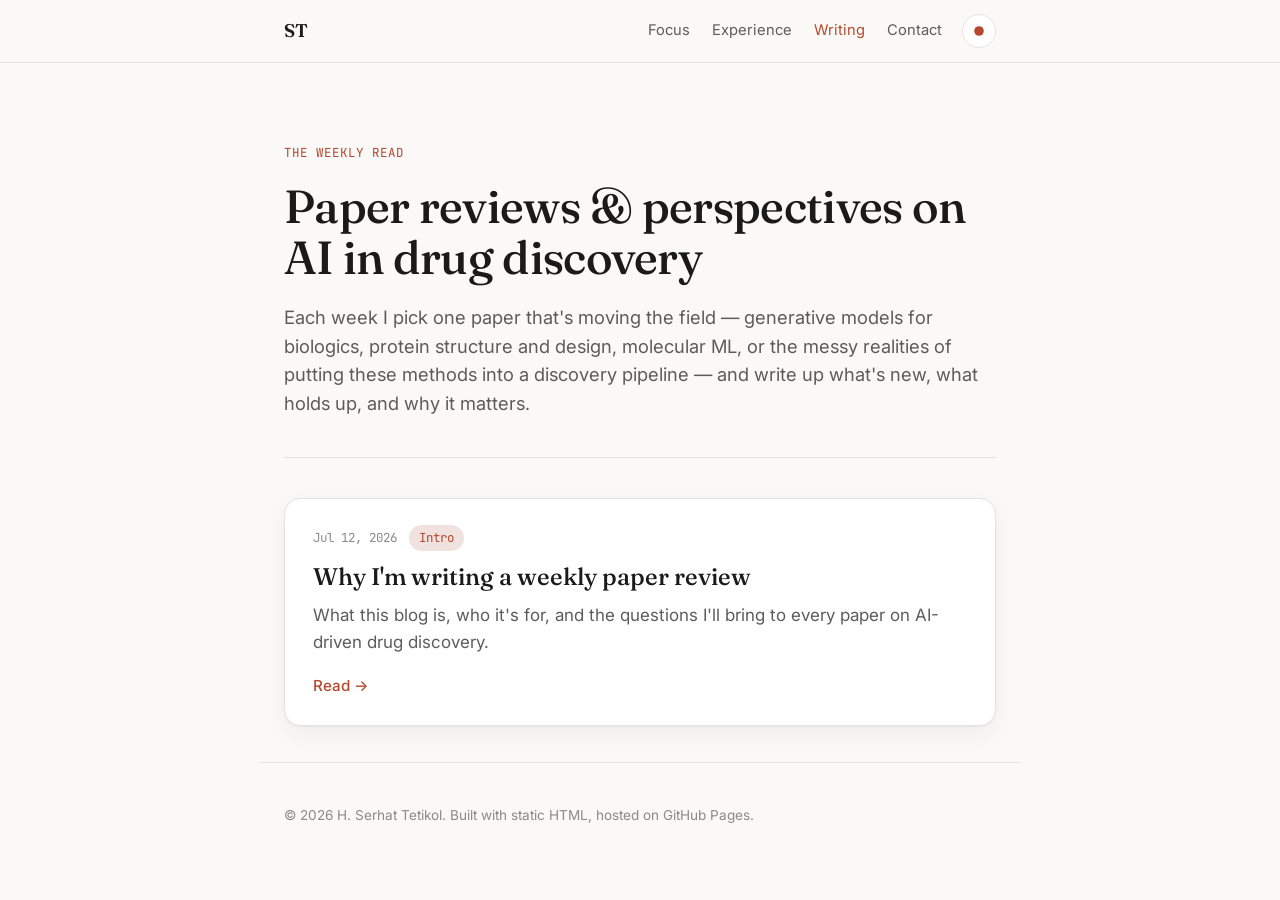
==== blog/index.html @ 9b0a5fc7 "Refocus site on AI drug discovery + add weekly paper-review blog - Rewrite homepage around AI-first " ====
<!DOCTYPE html>
<html lang="en">
<head>
  <meta charset="UTF-8" />
  <meta name="viewport" content="width=device-width, initial-scale=1.0" />
  <title>Writing — H. Serhat Tetikol, PhD</title>
  <meta name="description" content="Weekly paper reviews and perspectives on AI in drug discovery, by H. Serhat Tetikol, PhD." />

  <meta property="og:type" content="website" />
  <meta property="og:title" content="Writing — H. Serhat Tetikol, PhD" />
  <meta property="og:description" content="Weekly paper reviews and perspectives on AI in drug discovery." />
  <meta property="og:url" content="https://tetikol.com/blog/" />
  <meta name="twitter:card" content="summary" />

  <link rel="icon" href="data:image/svg+xml,%3Csvg xmlns='http://www.w3.org/2000/svg' viewBox='0 0 100 100'%3E%3Ctext y='.9em' font-size='90'%3E%F0%9F%A7%AC%3C/text%3E%3C/svg%3E" />
  <link rel="preconnect" href="https://fonts.googleapis.com" />
  <link rel="preconnect" href="https://fonts.gstatic.com" crossorigin />
  <link href="https://fonts.googleapis.com/css2?family=Fraunces:opsz,wght@9..144,400;9..144,500;9..144,600&family=Inter:wght@400;500;600&family=JetBrains+Mono:wght@400;500&display=swap" rel="stylesheet" />
  <link rel="stylesheet" href="/styles.css" />
</head>
<body>
  <a class="skip-link" href="#main">Skip to content</a>

  <header class="site-header">
    <nav class="nav" aria-label="Primary">
      <a class="nav__brand" href="/">ST</a>
      <ul class="nav__links">
        <li><a href="/#focus">Focus</a></li>
        <li><a href="/#experience">Experience</a></li>
        <li><a href="/blog/" aria-current="page">Writing</a></li>
        <li><a href="/#contact">Contact</a></li>
      </ul>
      <button id="theme-toggle" class="theme-toggle" type="button" aria-label="Toggle color theme">
        <span class="theme-toggle__icon" aria-hidden="true"></span>
      </button>
    </nav>
  </header>

  <main id="main" class="blog">
    <header class="blog__head">
      <p class="hero__eyebrow">The Weekly Read</p>
      <h1 class="blog__title">Paper reviews &amp; perspectives on AI in drug discovery</h1>
      <p class="blog__intro">
        Each week I pick one paper that's moving the field — generative models for biologics,
        protein structure and design, molecular ML, or the messy realities of putting these methods
        into a discovery pipeline — and write up what's new, what holds up, and why it matters.
      </p>
    </header>

    <ul class="post-list">
      <!--
        To add a post: copy blog/welcome.html to blog/<slug>.html, edit it,
        then add a <li class="post-card"> block here (newest at the top).
      -->
      <li class="post-card">
        <a class="post-card__link" href="/blog/welcome.html">
          <div class="post-card__meta">
            <time datetime="2026-07-12">Jul 12, 2026</time>
            <span class="post-card__tag">Intro</span>
          </div>
          <h2 class="post-card__title">Why I'm writing a weekly paper review</h2>
          <p class="post-card__excerpt">
            What this blog is, who it's for, and the questions I'll bring to every paper on
            AI-driven drug discovery.
          </p>
          <span class="post-card__more">Read &#8594;</span>
        </a>
      </li>
    </ul>
  </main>

  <footer class="site-footer">
    <p>&copy; <span id="year"></span> H. Serhat Tetikol. Built with static HTML, hosted on GitHub Pages.</p>
  </footer>

  <script src="/script.js"></script>
</body>
</html>
---- styles.css ----
/* ---- Theme tokens ---- */
:root {
  --bg: #faf9f7;
  --bg-elev: #ffffff;
  --text: #1a1a1a;
  --text-muted: #5c5c5c;
  --text-faint: #8a8a8a;
  --border: #e6e3dd;
  --accent: #b5482f;
  --accent-soft: #f0e3df;
  --ring: rgba(181, 72, 47, 0.35);
  --shadow: 0 1px 2px rgba(0,0,0,0.04), 0 8px 24px rgba(0,0,0,0.05);
  --max: 760px;
}

:root[data-theme="dark"] {
  --bg: #121110;
  --bg-elev: #1b1a18;
  --text: #f2efe9;
  --text-muted: #b3aea5;
  --text-faint: #7d7871;
  --border: #2c2a27;
  --accent: #e8836a;
  --accent-soft: #2a1f1b;
  --ring: rgba(232, 131, 106, 0.35);
  --shadow: 0 1px 2px rgba(0,0,0,0.3), 0 8px 24px rgba(0,0,0,0.4);
}

@media (prefers-color-scheme: dark) {
  :root:not([data-theme="light"]) {
    --bg: #121110;
    --bg-elev: #1b1a18;
    --text: #f2efe9;
    --text-muted: #b3aea5;
    --text-faint: #7d7871;
    --border: #2c2a27;
    --accent: #e8836a;
    --accent-soft: #2a1f1b;
    --ring: rgba(232, 131, 106, 0.35);
    --shadow: 0 1px 2px rgba(0,0,0,0.3), 0 8px 24px rgba(0,0,0,0.4);
  }
}

* { box-sizing: border-box; }

html { scroll-behavior: smooth; }
@media (prefers-reduced-motion: reduce) {
  html { scroll-behavior: auto; }
  * { animation: none !important; transition: none !important; }
}

body {
  margin: 0;
  background: var(--bg);
  color: var(--text);
  font-family: "Inter", system-ui, -apple-system, sans-serif;
  font-size: 17px;
  line-height: 1.6;
  -webkit-font-smoothing: antialiased;
  transition: background 0.3s ease, color 0.3s ease;
}

a { color: inherit; }

.skip-link {
  position: absolute;
  left: -999px;
  top: 0;
  background: var(--accent);
  color: #fff;
  padding: 10px 16px;
  border-radius: 0 0 8px 0;
  z-index: 100;
}
.skip-link:focus { left: 0; }

/* ---- Header / nav ---- */
.site-header {
  position: sticky;
  top: 0;
  z-index: 50;
  backdrop-filter: saturate(180%) blur(12px);
  background: color-mix(in srgb, var(--bg) 82%, transparent);
  border-bottom: 1px solid var(--border);
}
.nav {
  max-width: var(--max);
  margin: 0 auto;
  padding: 14px 24px;
  display: flex;
  align-items: center;
  gap: 20px;
}
.nav__brand {
  font-family: "Fraunces", serif;
  font-weight: 600;
  font-size: 1.15rem;
  text-decoration: none;
  letter-spacing: 0.02em;
}
.nav__links {
  display: flex;
  gap: 22px;
  list-style: none;
  margin: 0;
  padding: 0;
  margin-left: auto;
  font-size: 0.92rem;
}
.nav__links a {
  text-decoration: none;
  color: var(--text-muted);
  transition: color 0.2s ease;
}
.nav__links a:hover { color: var(--accent); }

.theme-toggle {
  width: 34px;
  height: 34px;
  border-radius: 50%;
  border: 1px solid var(--border);
  background: var(--bg-elev);
  cursor: pointer;
  display: grid;
  place-items: center;
  padding: 0;
  transition: border-color 0.2s ease;
}
.theme-toggle:hover { border-color: var(--accent); }
.theme-toggle__icon {
  width: 16px;
  height: 16px;
  border-radius: 50%;
  background: var(--accent);
  box-shadow: inset -4px -4px 0 0 var(--bg-elev);
  transition: all 0.3s ease;
}
:root[data-theme="dark"] .theme-toggle__icon,
:root:not([data-theme="light"]) .theme-toggle__icon {
  box-shadow: none;
  transform: scale(0.6);
}
@media (prefers-color-scheme: dark) {
  :root:not([data-theme="light"]) .theme-toggle__icon { box-shadow: none; transform: scale(0.6); }
}
:root[data-theme="light"] .theme-toggle__icon {
  box-shadow: inset -4px -4px 0 0 var(--bg-elev);
  transform: none;
}

@media (max-width: 560px) {
  .nav__links { display: none; }
}

/* ---- Layout ---- */
main { max-width: var(--max); margin: 0 auto; padding: 0 24px; }

.section {
  padding: 64px 0;
  border-top: 1px solid var(--border);
}
.section__head {
  display: flex;
  align-items: baseline;
  gap: 14px;
  margin-bottom: 28px;
}
.section__num {
  font-family: "JetBrains Mono", monospace;
  font-size: 0.8rem;
  color: var(--accent);
  letter-spacing: 0.05em;
}
.section__title {
  font-family: "Fraunces", serif;
  font-weight: 500;
  font-size: 1.7rem;
  margin: 0;
  letter-spacing: -0.01em;
}

/* ---- Hero ---- */
.hero {
  padding: 96px 0 72px;
  border: none;
}
.hero__inner { animation: rise 0.7s ease both; }
.hero__eyebrow {
  font-family: "JetBrains Mono", monospace;
  font-size: 0.78rem;
  letter-spacing: 0.08em;
  text-transform: uppercase;
  color: var(--accent);
  margin: 0 0 18px;
}
.hero__name {
  font-family: "Fraunces", serif;
  font-weight: 500;
  font-size: clamp(2.6rem, 8vw, 4.2rem);
  line-height: 1.05;
  letter-spacing: -0.02em;
  margin: 0 0 20px;
}
.hero__degree { color: var(--text-faint); font-weight: 400; }
.hero__taglines {
  display: flex;
  flex-wrap: wrap;
  gap: 8px 12px;
  align-items: center;
  font-family: "JetBrains Mono", monospace;
  font-size: 0.95rem;
  color: var(--text-muted);
  margin: 0 0 26px;
}
.hero__taglines .dot { color: var(--accent); }
.hero__lede {
  font-size: 1.2rem;
  line-height: 1.55;
  color: var(--text-muted);
  max-width: 56ch;
  margin: 0 0 34px;
}
.hero__actions { display: flex; gap: 14px; flex-wrap: wrap; }
.hero__role {
  font-family: "JetBrains Mono", monospace;
  font-size: 0.92rem;
  color: var(--text-muted);
  margin: 0 0 26px;
}
.hero__loc {
  margin: 26px 0 0;
  font-family: "JetBrains Mono", monospace;
  font-size: 0.82rem;
  color: var(--text-faint);
}
.nav__links a[aria-current="page"] { color: var(--accent); }

.btn {
  display: inline-block;
  padding: 12px 22px;
  border-radius: 999px;
  text-decoration: none;
  font-weight: 500;
  font-size: 0.95rem;
  transition: transform 0.15s ease, background 0.2s ease, border-color 0.2s ease;
}
.btn:active { transform: translateY(1px); }
.btn--primary { background: var(--accent); color: #fff; }
.btn--primary:hover { background: color-mix(in srgb, var(--accent) 88%, #000); }
.btn--ghost { border: 1px solid var(--border); color: var(--text); }
.btn--ghost:hover { border-color: var(--accent); color: var(--accent); }

/* ---- Prose ---- */
.prose p { margin: 0 0 16px; color: var(--text-muted); max-width: 62ch; }
.prose p:last-child { margin-bottom: 0; }

/* ---- Timeline ---- */
.timeline { list-style: none; margin: 0; padding: 0; }
.timeline__item {
  display: grid;
  grid-template-columns: 140px 1fr;
  gap: 24px;
  padding: 22px 0;
  border-top: 1px solid var(--border);
}
.timeline__item:first-child { border-top: none; padding-top: 0; }
.timeline__date {
  font-family: "JetBrains Mono", monospace;
  font-size: 0.82rem;
  color: var(--text-faint);
}
.timeline__role {
  font-family: "Fraunces", serif;
  font-weight: 500;
  font-size: 1.2rem;
  margin: 0 0 4px;
}
.timeline__org { color: var(--accent); font-size: 0.92rem; margin: 0 0 8px; }
.timeline__desc { color: var(--text-muted); margin: 0; font-size: 0.98rem; }

@media (max-width: 560px) {
  .timeline__item { grid-template-columns: 1fr; gap: 6px; }
}

/* ---- Cards ---- */
.cards {
  display: grid;
  grid-template-columns: repeat(auto-fit, minmax(210px, 1fr));
  gap: 16px;
  margin-bottom: 32px;
}
.card {
  background: var(--bg-elev);
  border: 1px solid var(--border);
  border-radius: 14px;
  padding: 22px;
  box-shadow: var(--shadow);
  transition: transform 0.2s ease, border-color 0.2s ease;
}
.card:hover { transform: translateY(-3px); border-color: var(--accent); }
.card__title {
  font-family: "Fraunces", serif;
  font-weight: 500;
  font-size: 1.15rem;
  margin: 0 0 8px;
}
.card__desc { color: var(--text-muted); font-size: 0.92rem; margin: 0 0 14px; }

.tags { list-style: none; display: flex; flex-wrap: wrap; gap: 7px; margin: 0; padding: 0; }
.tags li {
  font-family: "JetBrains Mono", monospace;
  font-size: 0.72rem;
  padding: 4px 10px;
  border-radius: 999px;
  background: var(--accent-soft);
  color: var(--accent);
}
.tags--wide li { font-size: 0.82rem; padding: 6px 14px; }

.skills__label {
  font-family: "JetBrains Mono", monospace;
  font-size: 0.78rem;
  text-transform: uppercase;
  letter-spacing: 0.06em;
  color: var(--text-faint);
  margin: 0 0 14px;
}

/* ---- Publications ---- */
.pubs { list-style: none; margin: 0 0 20px; padding: 0; }
.pub { padding: 16px 0; border-top: 1px solid var(--border); }
.pub:first-child { border-top: none; padding-top: 0; }
.pub__title { margin: 0 0 4px; font-weight: 500; }
.pub__meta { margin: 0; font-size: 0.88rem; color: var(--text-muted); }
.pub__meta a { color: var(--accent); }
.pubs__note { font-size: 0.92rem; color: var(--text-muted); }
.pubs__note a { color: var(--accent); }

/* ---- Writing teaser ---- */
.writing-teaser {
  background: var(--bg-elev);
  border: 1px solid var(--border);
  border-radius: 16px;
  padding: 28px;
  box-shadow: var(--shadow);
}
.writing-teaser__lede {
  font-size: 1.12rem;
  color: var(--text-muted);
  margin: 0 0 20px;
  max-width: 58ch;
}

/* ---- Contact ---- */
.section--contact { padding-bottom: 40px; }
.contact__edu {
  margin: 28px 0 0;
  font-family: "JetBrains Mono", monospace;
  font-size: 0.82rem;
  color: var(--text-faint);
}

/* ---- Blog listing ---- */
.blog { max-width: var(--max); margin: 0 auto; padding: 0 24px; }
.blog__head { padding: 80px 0 40px; }
.blog__title {
  font-family: "Fraunces", serif;
  font-weight: 500;
  font-size: clamp(2rem, 5vw, 2.9rem);
  line-height: 1.1;
  letter-spacing: -0.015em;
  margin: 14px 0 20px;
}
.blog__intro {
  font-size: 1.15rem;
  line-height: 1.55;
  color: var(--text-muted);
  max-width: 60ch;
  margin: 0;
}

.post-list { list-style: none; margin: 0; padding: 40px 0 24px; border-top: 1px solid var(--border); }
.post-card { margin: 0 0 12px; }
.post-card__link {
  display: block;
  text-decoration: none;
  color: inherit;
  background: var(--bg-elev);
  border: 1px solid var(--border);
  border-radius: 16px;
  padding: 26px 28px;
  box-shadow: var(--shadow);
  transition: transform 0.2s ease, border-color 0.2s ease;
}
.post-card__link:hover { transform: translateY(-3px); border-color: var(--accent); }
.post-card__meta {
  display: flex;
  gap: 12px;
  align-items: center;
  font-family: "JetBrains Mono", monospace;
  font-size: 0.78rem;
  color: var(--text-faint);
  margin-bottom: 12px;
}
.post-card__tag {
  padding: 3px 10px;
  border-radius: 999px;
  background: var(--accent-soft);
  color: var(--accent);
}
.post-card__title {
  font-family: "Fraunces", serif;
  font-weight: 500;
  font-size: 1.5rem;
  line-height: 1.2;
  margin: 0 0 10px;
}
.post-card__excerpt { color: var(--text-muted); margin: 0 0 16px; }
.post-card__more { color: var(--accent); font-weight: 500; font-size: 0.95rem; }

/* ---- Post page ---- */
.post { max-width: 680px; margin: 0 auto; padding: 40px 24px 0; }
.post__back {
  display: inline-block;
  font-family: "JetBrains Mono", monospace;
  font-size: 0.85rem;
  color: var(--text-muted);
  text-decoration: none;
  margin-bottom: 32px;
}
.post__back:hover { color: var(--accent); }
.post__head { margin-bottom: 36px; }
.post__meta {
  display: flex;
  gap: 12px;
  align-items: center;
  font-family: "JetBrains Mono", monospace;
  font-size: 0.8rem;
  color: var(--text-faint);
  margin-bottom: 16px;
}
.post__title {
  font-family: "Fraunces", serif;
  font-weight: 500;
  font-size: clamp(2rem, 5vw, 2.8rem);
  line-height: 1.12;
  letter-spacing: -0.015em;
  margin: 0;
}
.post__body { font-size: 1.08rem; }
.post__body p { color: var(--text); margin: 0 0 22px; }
.post__body h2 {
  font-family: "Fraunces", serif;
  font-weight: 500;
  font-size: 1.4rem;
  margin: 40px 0 14px;
}
.post__body ul { color: var(--text); padding-left: 22px; margin: 0 0 22px; }
.post__body li { margin-bottom: 8px; }
.post__body a { color: var(--accent); text-decoration: underline; text-underline-offset: 2px; }
.post__nav { margin: 48px 0; padding-top: 28px; border-top: 1px solid var(--border); }
.contact__lede { font-size: 1.2rem; color: var(--text-muted); margin: 0 0 28px; }
.contact__links { display: grid; grid-template-columns: repeat(auto-fit, minmax(200px, 1fr)); gap: 14px; }
.contact__link {
  display: flex;
  flex-direction: column;
  gap: 4px;
  padding: 18px 20px;
  border: 1px solid var(--border);
  border-radius: 12px;
  text-decoration: none;
  background: var(--bg-elev);
  transition: border-color 0.2s ease, transform 0.2s ease;
}
.contact__link:hover { border-color: var(--accent); transform: translateY(-2px); }
.contact__label {
  font-family: "JetBrains Mono", monospace;
  font-size: 0.72rem;
  text-transform: uppercase;
  letter-spacing: 0.06em;
  color: var(--text-faint);
}
.contact__value { font-weight: 500; }

/* ---- Footer ---- */
.site-footer {
  max-width: var(--max);
  margin: 0 auto;
  padding: 28px 24px 48px;
  border-top: 1px solid var(--border);
  color: var(--text-faint);
  font-size: 0.85rem;
}

@keyframes rise {
  from { opacity: 0; transform: translateY(16px); }
  to { opacity: 1; transform: translateY(0); }
}
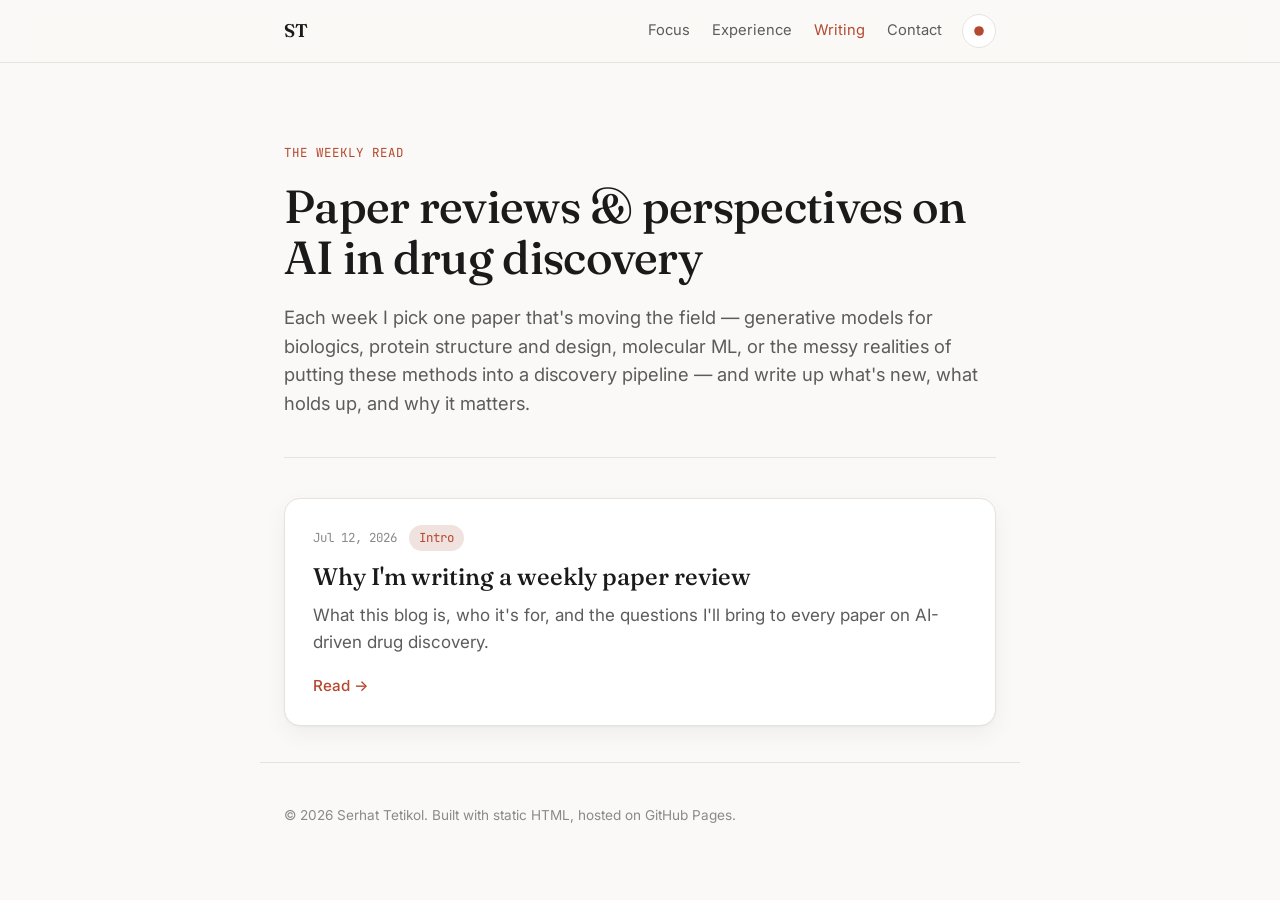
==== commit 40dcfc2f: "Drop "H." from name, remove education line and Istanbul reference - Name is now "Serhat Tetikol" acr" ====
--- a/blog/index.html
+++ b/blog/index.html
@@ -3,11 +3,11 @@
 <head>
   <meta charset="UTF-8" />
   <meta name="viewport" content="width=device-width, initial-scale=1.0" />
-  <title>Writing — H. Serhat Tetikol, PhD</title>
-  <meta name="description" content="Weekly paper reviews and perspectives on AI in drug discovery, by H. Serhat Tetikol, PhD." />
+  <title>Writing — Serhat Tetikol, PhD</title>
+  <meta name="description" content="Weekly paper reviews and perspectives on AI in drug discovery, by Serhat Tetikol, PhD." />
 
   <meta property="og:type" content="website" />
-  <meta property="og:title" content="Writing — H. Serhat Tetikol, PhD" />
+  <meta property="og:title" content="Writing — Serhat Tetikol, PhD" />
   <meta property="og:description" content="Weekly paper reviews and perspectives on AI in drug discovery." />
   <meta property="og:url" content="https://tetikol.com/blog/" />
   <meta name="twitter:card" content="summary" />
@@ -70,7 +70,7 @@
   </main>
 
   <footer class="site-footer">
-    <p>&copy; <span id="year"></span> H. Serhat Tetikol. Built with static HTML, hosted on GitHub Pages.</p>
+    <p>&copy; <span id="year"></span> Serhat Tetikol. Built with static HTML, hosted on GitHub Pages.</p>
   </footer>
 
   <script src="/script.js"></script>
--- a/styles.css
+++ b/styles.css
@@ -353,12 +353,6 @@
 
 /* ---- Contact ---- */
 .section--contact { padding-bottom: 40px; }
-.contact__edu {
-  margin: 28px 0 0;
-  font-family: "JetBrains Mono", monospace;
-  font-size: 0.82rem;
-  color: var(--text-faint);
-}
 
 /* ---- Blog listing ---- */
 .blog { max-width: var(--max); margin: 0 auto; padding: 0 24px; }
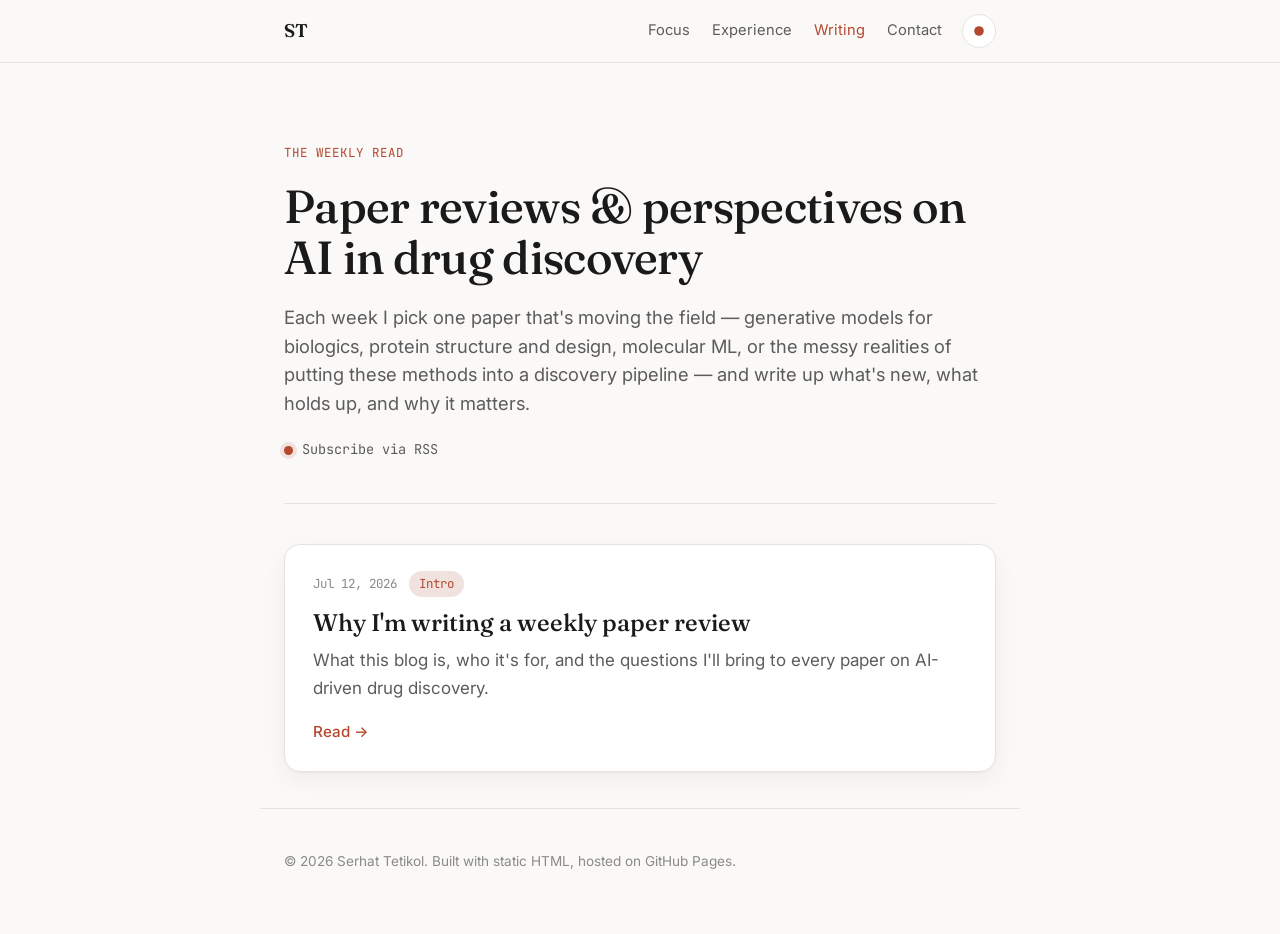
==== commit e61494c2: "Add headshot, social preview, and SEO/discoverability foundation - Add professional headshot to the " ====
--- a/blog/index.html
+++ b/blog/index.html
@@ -6,17 +6,39 @@
   <title>Writing — Serhat Tetikol, PhD</title>
   <meta name="description" content="Weekly paper reviews and perspectives on AI in drug discovery, by Serhat Tetikol, PhD." />
 
+  <link rel="canonical" href="https://tetikol.com/blog/" />
+
   <meta property="og:type" content="website" />
   <meta property="og:title" content="Writing — Serhat Tetikol, PhD" />
   <meta property="og:description" content="Weekly paper reviews and perspectives on AI in drug discovery." />
   <meta property="og:url" content="https://tetikol.com/blog/" />
-  <meta name="twitter:card" content="summary" />
+  <meta property="og:image" content="https://tetikol.com/assets/og.png" />
+  <meta property="og:image:width" content="1200" />
+  <meta property="og:image:height" content="630" />
+  <meta name="twitter:card" content="summary_large_image" />
+  <meta name="twitter:image" content="https://tetikol.com/assets/og.png" />
 
   <link rel="icon" href="data:image/svg+xml,%3Csvg xmlns='http://www.w3.org/2000/svg' viewBox='0 0 100 100'%3E%3Ctext y='.9em' font-size='90'%3E%F0%9F%A7%AC%3C/text%3E%3C/svg%3E" />
+  <link rel="alternate" type="application/rss+xml" title="Serhat Tetikol — The Weekly Read" href="https://tetikol.com/blog/feed.xml" />
   <link rel="preconnect" href="https://fonts.googleapis.com" />
   <link rel="preconnect" href="https://fonts.gstatic.com" crossorigin />
   <link href="https://fonts.googleapis.com/css2?family=Fraunces:opsz,wght@9..144,400;9..144,500;9..144,600&family=Inter:wght@400;500;600&family=JetBrains+Mono:wght@400;500&display=swap" rel="stylesheet" />
   <link rel="stylesheet" href="/styles.css" />
+
+  <script type="application/ld+json">
+  {
+    "@context": "https://schema.org",
+    "@type": "Blog",
+    "name": "The Weekly Read",
+    "description": "Weekly paper reviews and perspectives on AI in drug discovery.",
+    "url": "https://tetikol.com/blog/",
+    "author": {
+      "@type": "Person",
+      "name": "Serhat Tetikol",
+      "url": "https://tetikol.com/"
+    }
+  }
+  </script>
 </head>
 <body>
   <a class="skip-link" href="#main">Skip to content</a>
@@ -45,6 +67,9 @@
         protein structure and design, molecular ML, or the messy realities of putting these methods
         into a discovery pipeline — and write up what's new, what holds up, and why it matters.
       </p>
+      <a class="rss-link" href="/blog/feed.xml">
+        <span class="rss-link__dot" aria-hidden="true"></span> Subscribe via RSS
+      </a>
     </header>
 
     <ul class="post-list">
--- a/styles.css
+++ b/styles.css
@@ -185,6 +185,16 @@
   border: none;
 }
 .hero__inner { animation: rise 0.7s ease both; }
+.hero__avatar {
+  width: 120px;
+  height: 120px;
+  border-radius: 50%;
+  object-fit: cover;
+  border: 3px solid var(--bg-elev);
+  box-shadow: var(--shadow);
+  margin-bottom: 28px;
+  display: block;
+}
 .hero__eyebrow {
   font-family: "JetBrains Mono", monospace;
   font-size: 0.78rem;
@@ -373,6 +383,24 @@
   margin: 0;
 }
 
+.rss-link {
+  display: inline-flex;
+  align-items: center;
+  gap: 9px;
+  margin-top: 22px;
+  font-family: "JetBrains Mono", monospace;
+  font-size: 0.85rem;
+  color: var(--text-muted);
+  text-decoration: none;
+  transition: color 0.2s ease;
+}
+.rss-link:hover { color: var(--accent); }
+.rss-link__dot {
+  width: 9px; height: 9px; border-radius: 50%;
+  background: var(--accent);
+  box-shadow: 0 0 0 4px var(--accent-soft);
+}
+
 .post-list { list-style: none; margin: 0; padding: 40px 0 24px; border-top: 1px solid var(--border); }
 .post-card { margin: 0 0 12px; }
 .post-card__link {
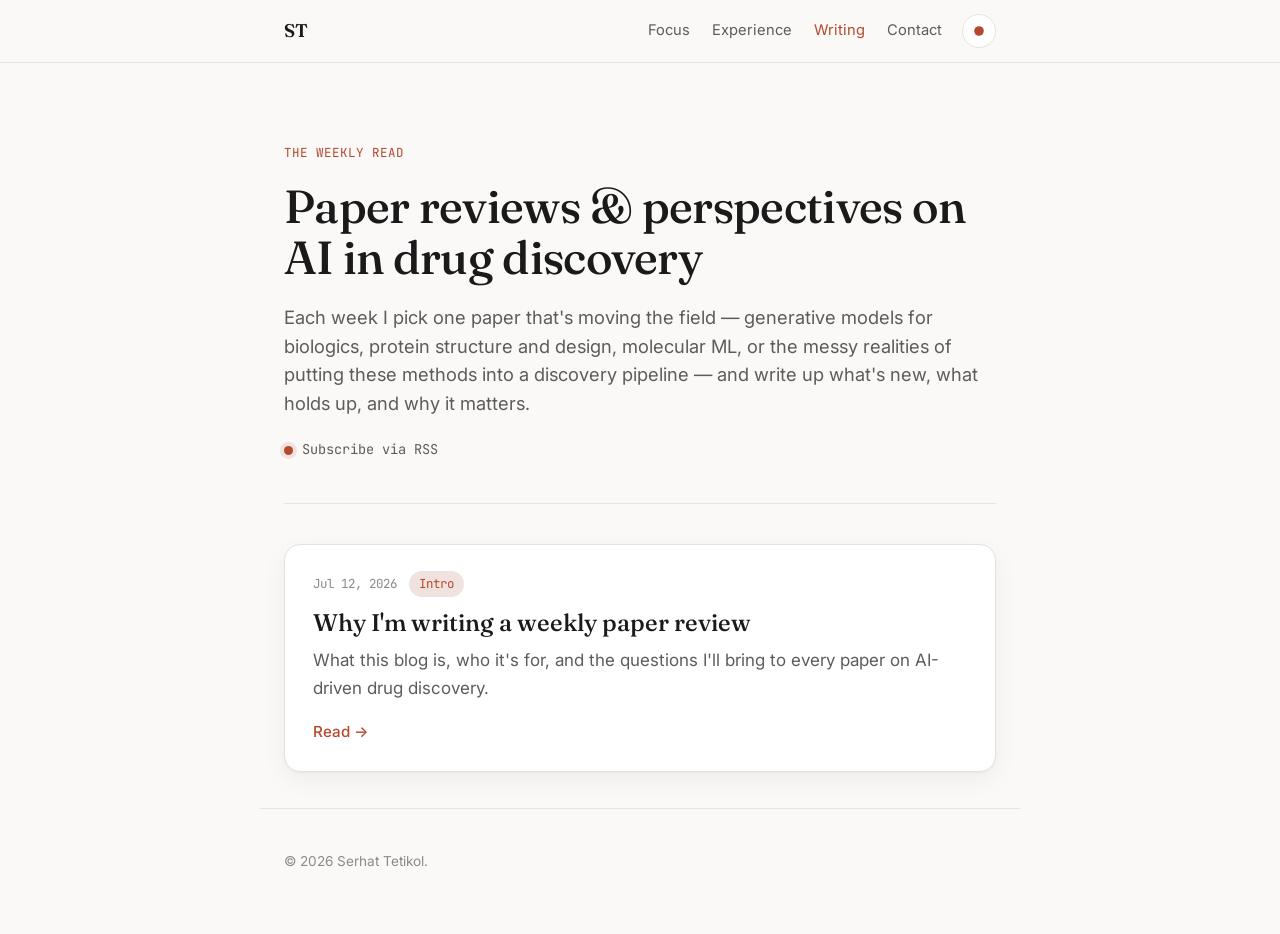
==== commit 492c1ab8: "Simplify footer to copyright only Co-Authored-By: Claude Fable 5 <noreply@anthropic.com> Claude-Sess" ====
--- a/blog/index.html
+++ b/blog/index.html
@@ -95,7 +95,7 @@
   </main>
 
   <footer class="site-footer">
-    <p>&copy; <span id="year"></span> Serhat Tetikol. Built with static HTML, hosted on GitHub Pages.</p>
+    <p>&copy; <span id="year"></span> Serhat Tetikol.</p>
   </footer>
 
   <script src="/script.js"></script>
--- a/styles.css
+++ b/styles.css
@@ -341,6 +341,8 @@
 .pub { padding: 16px 0; border-top: 1px solid var(--border); }
 .pub:first-child { border-top: none; padding-top: 0; }
 .pub__title { margin: 0 0 4px; font-weight: 500; }
+.pub__title a { color: inherit; text-decoration: none; transition: color 0.2s ease; }
+.pub__title a:hover { color: var(--accent); }
 .pub__meta { margin: 0; font-size: 0.88rem; color: var(--text-muted); }
 .pub__meta a { color: var(--accent); }
 .pubs__note { font-size: 0.92rem; color: var(--text-muted); }
